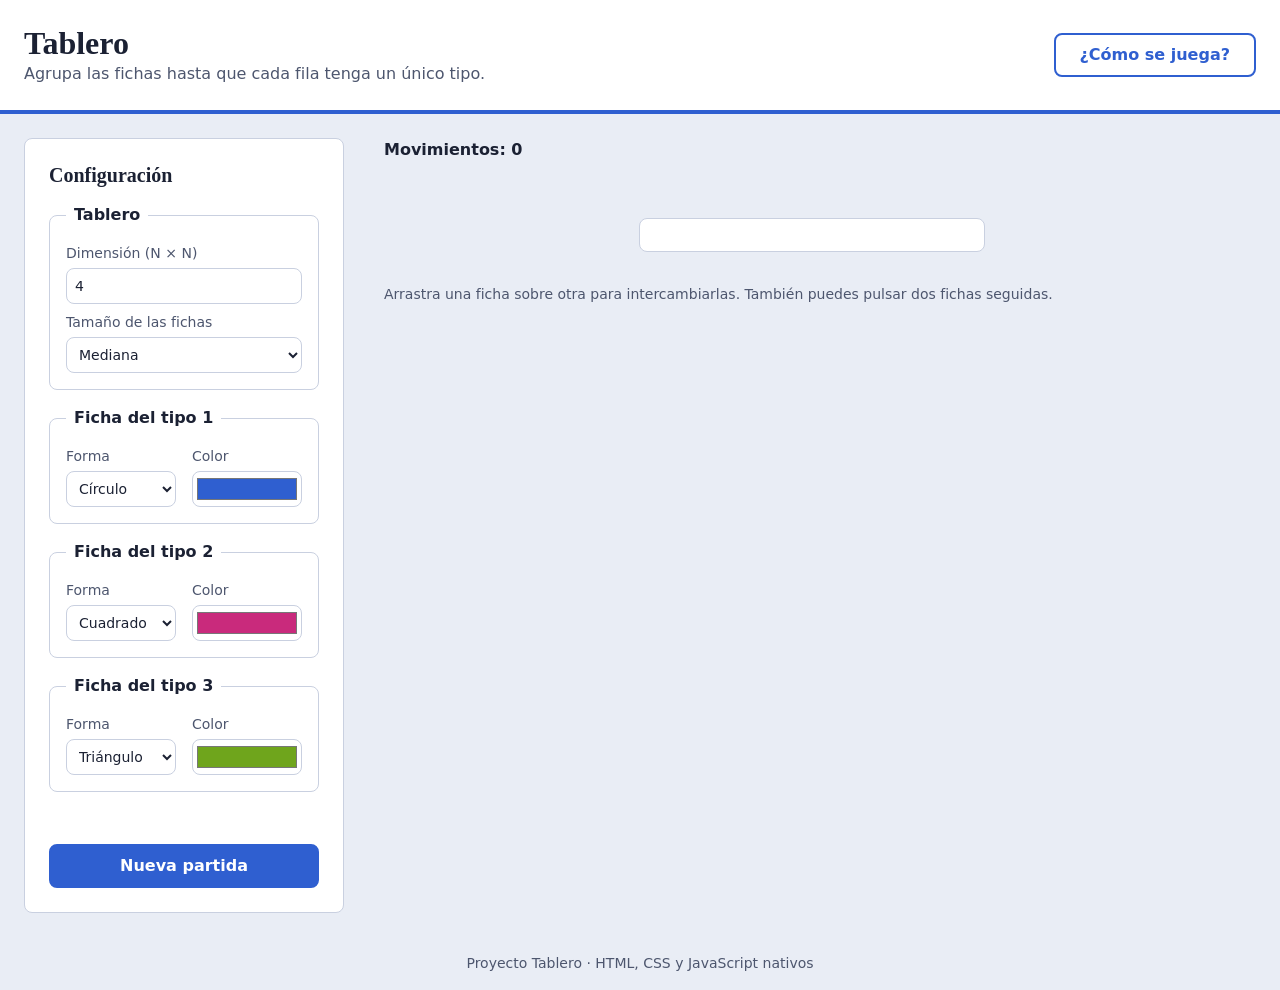
==== index.html @ 7f383f70 "no funcionan los botones; arreglar" ====
<!DOCTYPE html>
<html lang="es">
<head>
  <meta charset="UTF-8">
  <meta name="viewport" content="width=device-width, initial-scale=1.0">
  <title>Tablero · Juego de fichas</title>
  <link rel="stylesheet" href="css/base.css">
  <link rel="stylesheet" href="css/layout.css">
  <link rel="stylesheet" href="css/components.css">
  <script type="module" src="js/main.js"></script>
</head>
<body>
  <header class="cabecera">
    <div>
      <h1>Tablero</h1>
      <p class="cabecera__lema">Agrupa las fichas hasta que cada fila tenga un único tipo.</p>
    </div>
    <button type="button" class="boton boton--secundario" data-accion="ayuda">¿Cómo se juega?</button>
  </header>

  <main class="juego">
    <aside class="panel" aria-labelledby="titulo-config">
      <h2 id="titulo-config">Configuración</h2>

      <form class="formulario" data-formulario="config" novalidate>
        <fieldset class="formulario__grupo">
          <legend>Tablero</legend>
          <label class="campo">
            <span>Dimensión (N × N)</span>
            <input type="number" name="dimension" min="3" max="10" value="4" inputmode="numeric">
          </label>
          <label class="campo">
            <span>Tamaño de las fichas</span>
            <select name="tamano">
              <option value="pequena">Pequeña</option>
              <option value="mediana" selected>Mediana</option>
              <option value="grande">Grande</option>
            </select>
          </label>
        </fieldset>

        <fieldset class="formulario__grupo">
          <legend>Ficha del tipo 1</legend>
          <div class="campo-doble">
            <label class="campo">
              <span>Forma</span>
              <select name="forma-0" data-tipo="0">
                <option value="circulo" selected>Círculo</option>
                <option value="cuadrado">Cuadrado</option>
                <option value="triangulo">Triángulo</option>
                <option value="rombo">Rombo</option>
                <option value="hexagono">Hexágono</option>
                <option value="estrella">Estrella</option>
              </select>
            </label>
            <label class="campo">
              <span>Color</span>
              <input type="color" name="color-0" value="#2f5fd0">
            </label>
          </div>
        </fieldset>

        <fieldset class="formulario__grupo">
          <legend>Ficha del tipo 2</legend>
          <div class="campo-doble">
            <label class="campo">
              <span>Forma</span>
              <select name="forma-1" data-tipo="1">
                <option value="circulo">Círculo</option>
                <option value="cuadrado" selected>Cuadrado</option>
                <option value="triangulo">Triángulo</option>
                <option value="rombo">Rombo</option>
                <option value="hexagono">Hexágono</option>
                <option value="estrella">Estrella</option>
              </select>
            </label>
            <label class="campo">
              <span>Color</span>
              <input type="color" name="color-1" value="#c92a7c">
            </label>
          </div>
        </fieldset>

        <fieldset class="formulario__grupo">
          <legend>Ficha del tipo 3</legend>
          <div class="campo-doble">
            <label class="campo">
              <span>Forma</span>
              <select name="forma-2" data-tipo="2">
                <option value="circulo">Círculo</option>
                <option value="cuadrado">Cuadrado</option>
                <option value="triangulo" selected>Triángulo</option>
                <option value="rombo">Rombo</option>
                <option value="hexagono">Hexágono</option>
                <option value="estrella">Estrella</option>
              </select>
            </label>
            <label class="campo">
              <span>Color</span>
              <input type="color" name="color-2" value="#6fa51c">
            </label>
          </div>
        </fieldset>

        <p class="formulario__error" data-error role="alert"></p>
        <button type="button" class="boton" data-accion="nueva">Nueva partida</button>
      </form>
    </aside>

    <section class="zona-tablero" aria-labelledby="titulo-tablero">
      <h2 id="titulo-tablero" class="visualmente-oculto">Tablero de juego</h2>
      <div class="marcador">
        <p>Movimientos: <output data-marcador="movimientos">0</output></p>
        <p class="marcador__mensaje" data-mensaje role="status"></p>
      </div>
      <div class="zona-tablero__scroll">
        <div class="tablero" data-tablero></div>
      </div>
      <p class="zona-tablero__pista">Arrastra una ficha sobre otra para intercambiarlas. También puedes pulsar dos fichas seguidas.</p>
    </section>
  </main>

  <footer class="pie">
    <p>Proyecto Tablero · HTML, CSS y JavaScript nativos</p>
  </footer>

  <dialog class="dialogo" data-dialogo="ayuda" aria-labelledby="titulo-ayuda">
    <h2 id="titulo-ayuda">Mecánica del juego</h2>
    <dl class="dialogo__lista">
      <dt>Comienzo</dt>
      <dd>El tablero se reparte al azar con fichas elegidas para que el juego siempre tenga solución.</dd>
      <dt>Movimiento</dt>
      <dd>Intercambia las fichas de dos celdas arrastrando una sobre otra.</dd>
      <dt>Fin</dt>
      <dd>La partida termina cuando cada fila contiene fichas del mismo tipo.</dd>
      <dt>Cambios de configuración</dt>
      <dd>Si cambias la dimensión, el tamaño o el aspecto de las fichas, empieza una partida nueva.</dd>
    </dl>
    <form method="dialog">
      <button class="boton">Entendido</button>
    </form>
  </dialog>
</body>
</html>
---- css/base.css ----
/* ==========================================================
   BASE: reinicio + sistema de diseño (cromático, tipográfico, espacial)
   ========================================================== */

/* DISEÑO CROMÁTICO — esquema triádico.
   Tres tonos equidistantes (azul 220°, magenta 330°, verde 90°) que son
   también los colores por defecto de las tres fichas. Los neutros son un
   gris azulado frío para que los tres tonos destaquen por igual. */
:root {
  --color-primario: #2f5fd0;
  --color-secundario: #c92a7c;
  --color-terciario: #6fa51c;

  --fondo: #e9edf5;
  --superficie: #ffffff;
  --superficie-suave: #f3f5fa;
  --borde: #c9d0e0;
  --texto: #1b2133;
  --texto-suave: #4d566e;

  /* DISEÑO TIPOGRÁFICO — dos fuentes contrastadas:
     serif (títulos, carácter) frente a sans del sistema (interfaz, legibilidad).
     Escala modular de razón ~1.25. */
  --fuente-titulo: Georgia, "Times New Roman", serif;
  --fuente-texto: system-ui, -apple-system, "Segoe UI", Roboto, sans-serif;
  --texto-s: 0.875rem;
  --texto-m: 1rem;
  --texto-l: 1.25rem;
  --texto-xl: 2rem;

  /* DISEÑO ESPACIAL — rem como unidad base y escala de múltiplos de 0.25rem.
     Gestalt: proximidad (campos relacionados juntos, grupos separados)
     y cierre (cada grupo en su fieldset con borde). */
  --esp-1: 0.25rem;
  --esp-2: 0.5rem;
  --esp-3: 1rem;
  --esp-4: 1.5rem;
  --esp-5: 2.5rem;
  --radio: 0.5rem;
}

*, *::before, *::after { box-sizing: border-box; }

body {
  margin: 0;
  background: var(--fondo);
  color: var(--texto);
  font-family: var(--fuente-texto);
  font-size: var(--texto-m);
  line-height: 1.5;
}

h1, h2 {
  margin: 0;
  font-family: var(--fuente-titulo);
  font-weight: 700;
  line-height: 1.2;
}
h1 { font-size: var(--texto-xl); }
h2 { font-size: var(--texto-l); }

p { margin: 0; }

.visualmente-oculto {
  position: absolute;
  width: 1px;
  height: 1px;
  overflow: hidden;
  clip-path: inset(50%);
  white-space: nowrap;
}

:focus-visible {
  outline: 3px solid var(--color-primario);
  outline-offset: 2px;
}
---- css/layout.css ----
/* ==========================================================
   LAYOUT: composición de la página
   - Página: Grid unidimensional (cabecera / contenido / pie)
   - Cabecera: Flexbox
   - Zona de juego: Grid bidimensional (panel + tablero)
   ========================================================== */

body {
  display: grid;
  grid-template-rows: auto 1fr auto;
  min-height: 100vh;
}

.cabecera {
  display: flex;
  flex-wrap: wrap;
  align-items: center;
  justify-content: space-between;
  gap: var(--esp-3);
  padding: var(--esp-4);
  background: var(--superficie);
  border-bottom: 4px solid var(--color-primario);
}

.cabecera__lema {
  color: var(--texto-suave);
}

.juego {
  display: grid;
  grid-template-columns: minmax(16rem, 20rem) 1fr;
  gap: var(--esp-4);
  align-items: start;
  padding: var(--esp-4);
}

.panel {
  display: flex;
  flex-direction: column;
  gap: var(--esp-3);
  padding: var(--esp-4);
  background: var(--superficie);
  border-radius: var(--radio);
  border: 1px solid var(--borde);
}

.zona-tablero {
  display: flex;
  flex-direction: column;
  gap: var(--esp-3);
  min-width: 0; /* permite que el scroll interno funcione dentro del grid */
}

.zona-tablero__scroll {
  overflow: auto;
  padding: var(--esp-5) var(--esp-3) var(--esp-3);
}

.pie {
  padding: var(--esp-3) var(--esp-4);
  color: var(--texto-suave);
  font-size: var(--texto-s);
  text-align: center;
}

@media (max-width: 48rem) {
  .juego { grid-template-columns: 1fr; }
}
---- css/components.css ----
/* ==========================================================
   COMPONENTES: botones, formulario, marcador, tablero, fichas, diálogo
   Selectores de una sola clase (BEM) o atributos data-* para
   mantener especificidad baja y predecible.
   ========================================================== */

/* ---------- Botones ---------- */
.boton {
  padding: var(--esp-2) var(--esp-4);
  border: 2px solid var(--color-primario);
  border-radius: var(--radio);
  background: var(--color-primario);
  color: #fff;
  font: inherit;
  font-weight: 600;
  cursor: pointer;
}
.boton:hover { background: #244ba8; border-color: #244ba8; }
.boton--secundario { background: transparent; color: var(--color-primario); }
.boton--secundario:hover { background: var(--superficie-suave); color: #244ba8; }

/* ---------- Formulario ---------- */
.formulario {
  display: flex;
  flex-direction: column;
  gap: var(--esp-3);
}
.formulario__grupo {
  display: flex;
  flex-direction: column;
  gap: var(--esp-2);
  margin: 0;
  padding: var(--esp-3);
  border: 1px solid var(--borde);
  border-radius: var(--radio);
}
.formulario__grupo legend {
  padding-inline: var(--esp-2);
  font-weight: 600;
}
.formulario__error {
  color: var(--color-secundario);
  font-size: var(--texto-s);
  min-height: 1.25rem;
}

.campo {
  display: flex;
  flex-direction: column;
  gap: var(--esp-1);
  flex: 1;
  font-size: var(--texto-s);
  color: var(--texto-suave);
}
.campo-doble { display: flex; gap: var(--esp-3); }

.campo input,
.campo select {
  width: 100%;
  min-height: 2.25rem;
  padding: var(--esp-1) var(--esp-2);
  border: 1px solid var(--borde);
  border-radius: var(--radio);
  background: var(--superficie);
  color: var(--texto);
  font: inherit;
}
.campo input[type="color"] { padding: 2px; cursor: pointer; }

/* ---------- Marcador ---------- */
.marcador {
  display: flex;
  flex-wrap: wrap;
  align-items: baseline;
  justify-content: space-between;
  gap: var(--esp-3);
  padding-inline: var(--esp-3);
  font-weight: 600;
}
.marcador__mensaje { color: #3f6310; }

.zona-tablero__pista {
  padding-inline: var(--esp-3);
  color: var(--texto-suave);
  font-size: var(--texto-s);
}

/* ---------- Tablero ----------
   --n (nº de columnas) se fija desde JS; --ficha depende de data-tamano. */
.tablero {
  --n: 4;
  --ficha: 3.5rem;
  --celda: calc(var(--ficha) + 1rem);

  display: grid;
  grid-template-columns: repeat(var(--n), var(--celda));
  gap: var(--esp-2);
  width: max-content;
  margin-inline: auto;
  padding: var(--esp-3);
  background: var(--superficie);
  border: 1px solid var(--borde);
  border-radius: var(--radio);
}
.tablero[data-tamano="pequena"] { --ficha: 2rem; }
.tablero[data-tamano="mediana"] { --ficha: 3.5rem; }
.tablero[data-tamano="grande"]  { --ficha: 5rem; }
.tablero[data-estado="completo"] { border-color: var(--color-terciario); border-width: 3px; }

/* ---------- Celda ----------
   position: relative para anclar las ayudas visuales (tooltip y marca de fila). */
.celda {
  position: relative;
  display: grid;
  place-items: center;
  aspect-ratio: 1;
  background: var(--superficie-suave);
  border-radius: var(--radio);
  outline: 3px solid transparent;
  outline-offset: -3px;
}
.celda:focus-within { outline-color: var(--color-primario); }
.celda[data-estado="seleccionada"] { outline-color: var(--color-secundario); }

/* Fila completa: marca ✓ posicionada en la esquina de cada celda */
.celda[data-fila-completa] { background: #e6f0d2; }
.celda[data-fila-completa]::before {
  content: "✓";
  position: absolute;
  top: 2px;
  right: 6px;
  color: #3f6310;
  font-size: var(--texto-s);
  font-weight: 700;
}

/* Ayuda al arrastrar: tooltip sobre la celda de destino */
.celda[data-estado="destino"] {
  outline-color: var(--color-primario);
  background: #dbe4fa;
}
.celda[data-estado="destino"]::after {
  content: "Intercambiar";
  position: absolute;
  bottom: calc(100% + var(--esp-1));
  left: 50%;
  translate: -50% 0;
  z-index: 2;
  padding: var(--esp-1) var(--esp-2);
  border-radius: var(--esp-1);
  background: var(--texto);
  color: #fff;
  font-size: var(--texto-s);
  white-space: nowrap;
  pointer-events: none;
}

/* ---------- Ficha ----------
   El color llega por la variable --color; la forma, por data-forma. */
.ficha {
  width: var(--ficha);
  height: var(--ficha);
  background: var(--color);
  cursor: grab;
  outline: none; /* el foco se muestra en la celda (:focus-within) */
}
.ficha:active { cursor: grabbing; }
.ficha[data-arrastrando] { opacity: 0.4; }
.tablero[data-estado="completo"] .ficha { cursor: default; }

.ficha[data-forma="circulo"]   { border-radius: 50%; }
.ficha[data-forma="cuadrado"]  { border-radius: 12%; }
.ficha[data-forma="triangulo"] { clip-path: polygon(50% 5%, 96% 92%, 4% 92%); }
.ficha[data-forma="rombo"]     { clip-path: polygon(50% 0, 100% 50%, 50% 100%, 0 50%); }
.ficha[data-forma="hexagono"]  { clip-path: polygon(25% 5%, 75% 5%, 100% 50%, 75% 95%, 25% 95%, 0 50%); }
.ficha[data-forma="estrella"]  {
  clip-path: polygon(50% 0%, 61% 35%, 98% 35%, 68% 57%, 79% 91%, 50% 70%, 21% 91%, 32% 57%, 2% 35%, 39% 35%);
}

/* ---------- Diálogo de ayuda ---------- */
.dialogo {
  max-width: 32rem;
  padding: var(--esp-4);
  border: 1px solid var(--borde);
  border-radius: var(--radio);
  color: var(--texto);
}
.dialogo::backdrop { background: rgb(27 33 51 / 0.55); }
.dialogo__lista { margin: var(--esp-3) 0; }
.dialogo__lista dt { margin-top: var(--esp-3); font-weight: 700; }
.dialogo__lista dd { margin: 0; color: var(--texto-suave); }

@media (prefers-reduced-motion: no-preference) {
  .ficha { transition: opacity 0.15s; }
}
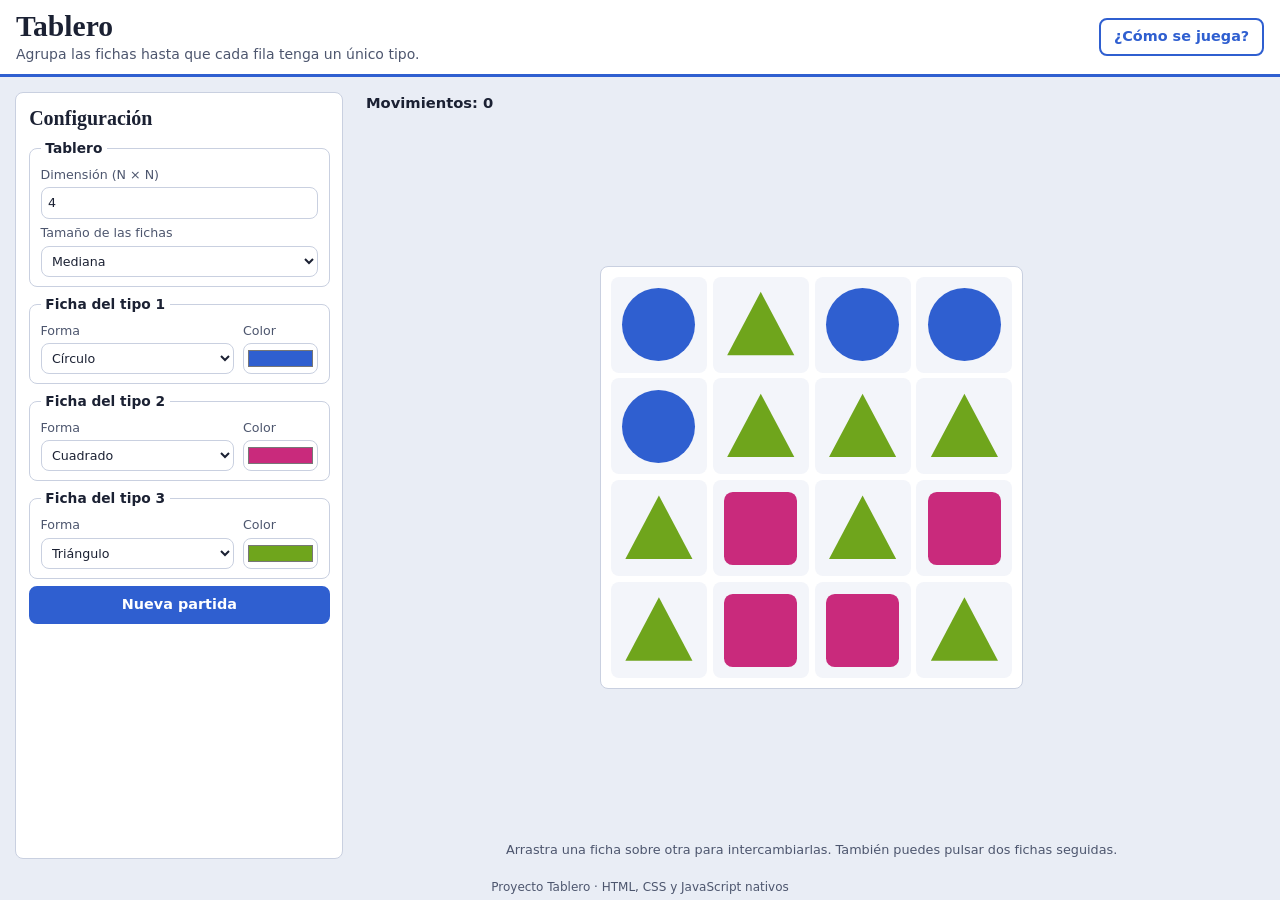
==== commit 287e2ab0: "Pagina funcionando, y con algunos cambios viasuales" ====
--- a/index.html
+++ b/index.html
@@ -7,7 +7,6 @@
   <link rel="stylesheet" href="css/base.css">
   <link rel="stylesheet" href="css/layout.css">
   <link rel="stylesheet" href="css/components.css">
-  <script type="module" src="js/main.js"></script>
 </head>
 <body>
   <header class="cabecera">
@@ -15,12 +14,23 @@
       <h1>Tablero</h1>
       <p class="cabecera__lema">Agrupa las fichas hasta que cada fila tenga un único tipo.</p>
     </div>
-    <button type="button" class="boton boton--secundario" data-accion="ayuda">¿Cómo se juega?</button>
+    <div class="cabecera__acciones">
+      <button type="button" class="boton boton--secundario cabecera__ajustes"
+              data-accion="ajustes" aria-controls="panel-ajustes" aria-expanded="false">Ajustes</button>
+      <button type="button" class="boton boton--secundario" data-accion="ayuda">¿Cómo se juega?</button>
+    </div>
   </header>
 
   <main class="juego">
-    <aside class="panel" aria-labelledby="titulo-config">
-      <h2 id="titulo-config">Configuración</h2>
+    <aside class="panel" id="panel-ajustes" data-abierto="false" data-vista="tablero" aria-labelledby="titulo-config">
+      <div class="panel__cabecera">
+        <h2 id="titulo-config">Configuración</h2>
+        <button type="button" class="boton boton--secundario panel__cerrar" data-accion="cerrar-ajustes" aria-label="Cerrar ajustes">✕</button>
+      </div>
+      <div class="panel__pestanas" role="group" aria-label="Tipo de ajustes">
+        <button type="button" class="boton" data-accion="tab-ajustes-tablero" aria-selected="true">Tablero</button>
+        <button type="button" class="boton" data-accion="tab-ajustes-fichas" aria-selected="false">Fichas</button>
+      </div>
 
       <form class="formulario" data-formulario="config" novalidate>
         <fieldset class="formulario__grupo">
@@ -113,12 +123,14 @@
         <p>Movimientos: <output data-marcador="movimientos">0</output></p>
         <p class="marcador__mensaje" data-mensaje role="status"></p>
       </div>
-      <div class="zona-tablero__scroll">
+      <div class="zona-tablero__area" data-area-tablero>
         <div class="tablero" data-tablero></div>
       </div>
       <p class="zona-tablero__pista">Arrastra una ficha sobre otra para intercambiarlas. También puedes pulsar dos fichas seguidas.</p>
     </section>
   </main>
+
+  <button type="button" class="ajustes-fondo" data-accion="cerrar-ajustes" data-abierto="false" aria-label="Cerrar panel de ajustes"></button>
 
   <footer class="pie">
     <p>Proyecto Tablero · HTML, CSS y JavaScript nativos</p>
@@ -140,5 +152,7 @@
       <button class="boton">Entendido</button>
     </form>
   </dialog>
+  <!-- Punto de entrada: main.js importa los componentes MVC como módulos. -->
+  <script type="module" src="js/main.js"></script>
 </body>
 </html>
--- a/css/layout.css
+++ b/css/layout.css
@@ -1,68 +1,158 @@
 /* ==========================================================
-   LAYOUT: composición de la página
-   - Página: Grid unidimensional (cabecera / contenido / pie)
-   - Cabecera: Flexbox
-   - Zona de juego: Grid bidimensional (panel + tablero)
+   LAYOUT: la pantalla completa es el área de juego.
+   Grid distribuye cabecera / contenido / pie y panel / tablero.
+   Flexbox organiza cabecera y controles. No hay scroll de página.
    ========================================================== */
+
+html, body { height: 100%; }
 
 body {
   display: grid;
-  grid-template-rows: auto 1fr auto;
-  min-height: 100vh;
+  grid-template-rows: auto minmax(0, 1fr) auto;
+  height: 100vh;
+  height: 100dvh;
+  min-height: 0;
+  overflow: hidden;
 }
 
 .cabecera {
   display: flex;
-  flex-wrap: wrap;
   align-items: center;
   justify-content: space-between;
-  gap: var(--esp-3);
-  padding: var(--esp-4);
+  gap: var(--esp-2);
+  padding: 0.55rem 1rem;
   background: var(--superficie);
-  border-bottom: 4px solid var(--color-primario);
+  border-bottom: 3px solid var(--color-primario);
 }
 
-.cabecera__lema {
-  color: var(--texto-suave);
-}
+.cabecera h1 { font-size: clamp(1.4rem, 2.4vw, 1.85rem); }
+.cabecera__lema { color: var(--texto-suave); font-size: var(--texto-s); }
+.cabecera__acciones { display: flex; gap: var(--esp-2); flex-shrink: 0; }
 
 .juego {
   display: grid;
-  grid-template-columns: minmax(16rem, 20rem) 1fr;
-  gap: var(--esp-4);
-  align-items: start;
-  padding: var(--esp-4);
+  grid-template-columns: clamp(17rem, 27vw, 20.5rem) minmax(0, 1fr);
+  gap: clamp(0.5rem, 1.2vw, 1rem);
+  align-items: stretch;
+  min-height: 0;
+  min-width: 0;
+  padding: clamp(0.5rem, 1.2vw, 1rem);
+  overflow: hidden;
 }
 
 .panel {
   display: flex;
   flex-direction: column;
-  gap: var(--esp-3);
-  padding: var(--esp-4);
+  gap: 0.5rem;
+  min-height: 0;
+  min-width: 0;
+  padding: clamp(0.55rem, 1vw, 0.85rem);
   background: var(--superficie);
   border-radius: var(--radio);
   border: 1px solid var(--borde);
 }
+.panel__cabecera { display: flex; align-items: center; justify-content: space-between; }
+/* Selectores más específicos que .boton para ocultar controles móviles en PC. */
+.panel .panel__cerrar, .cabecera .cabecera__ajustes,
+.panel__pestanas, .ajustes-fondo { display: none; }
 
 .zona-tablero {
-  display: flex;
-  flex-direction: column;
-  gap: var(--esp-3);
-  min-width: 0; /* permite que el scroll interno funcione dentro del grid */
+  display: grid;
+  grid-template-rows: auto minmax(0, 1fr) auto;
+  gap: clamp(0.35rem, 1vh, 0.75rem);
+  min-height: 0;
+  min-width: 0;
+  overflow: hidden;
 }
 
-.zona-tablero__scroll {
-  overflow: auto;
-  padding: var(--esp-5) var(--esp-3) var(--esp-3);
+/* Contenedor medible: JS adapta la celda al ANCHO y al ALTO disponibles. */
+.zona-tablero__area {
+  display: grid;
+  place-items: center;
+  min-width: 0;
+  min-height: 0;
+  width: 100%;
+  height: 100%;
+  padding: 0.35rem;
+  overflow: hidden;
 }
 
 .pie {
-  padding: var(--esp-3) var(--esp-4);
+  padding: 0.3rem 0.75rem;
   color: var(--texto-suave);
-  font-size: var(--texto-s);
+  font-size: 0.75rem;
+  line-height: 1.3;
   text-align: center;
 }
 
-@media (max-width: 48rem) {
-  .juego { grid-template-columns: 1fr; }
+/* Pantallas de poca altura: densidad mayor, sin reducir controles a tamaño ilegible. */
+@media (max-height: 720px) and (min-width: 761px) {
+  .cabecera { padding-block: 0.35rem; }
+  .cabecera__lema { display: none; }
+  .juego { padding: 0.45rem; }
+  .panel { gap: 0.3rem; padding: 0.45rem; }
+  .zona-tablero__pista { font-size: 0.75rem; }
 }
+
+/* En móvil, el tablero utiliza toda la pantalla; los ajustes son un panel
+   superpuesto con pestañas para acceder a TODOS los campos sin scroll. */
+@media (max-width: 760px), (max-height: 540px) {
+  .cabecera { padding: 0.45rem 0.65rem; }
+  .cabecera__lema { display: none; }
+  .cabecera__acciones .boton { padding: 0.4rem 0.6rem; font-size: 0.82rem; }
+  .cabecera .cabecera__ajustes { display: inline-flex; align-items: center; }
+  .juego { display: block; padding: 0.45rem; }
+  .zona-tablero { height: 100%; }
+
+  .panel { display: none; }
+  .panel[data-abierto="true"] {
+    position: fixed;
+    z-index: 21;
+    top: 50%;
+    left: 50%;
+    transform: translate(-50%, -50%);
+    display: flex;
+    width: min(96vw, 29rem);
+    max-height: calc(100dvh - 1rem);
+    padding: 0.7rem;
+    gap: 0.5rem;
+    box-shadow: 0 1rem 3rem rgb(27 33 51 / 0.25);
+  }
+  .panel .panel__cerrar { display: inline-flex; }
+  .panel__pestanas { display: grid; grid-template-columns: 1fr 1fr; gap: 0.4rem; }
+  .panel__pestanas button[aria-selected="true"] {
+    background: var(--color-primario);
+    color: #fff;
+  }
+  .panel__pestanas button[aria-selected="false"] {
+    background: var(--superficie-suave);
+    color: var(--texto);
+    border-color: var(--borde);
+  }
+  .panel[data-vista="tablero"] .formulario__grupo:not(:first-child) { display: none; }
+  .panel[data-vista="fichas"] .formulario__grupo:first-child { display: none; }
+  .panel[data-vista="fichas"] .formulario {
+    display: grid;
+    grid-template-columns: repeat(3, minmax(0, 1fr));
+    align-items: start;
+  }
+  .panel[data-vista="fichas"] .formulario__grupo { padding: 0.4rem; min-width: 0; }
+  .panel[data-vista="fichas"] .formulario__grupo legend { font-size: 0.76rem; padding-inline: 0; }
+  .panel[data-vista="fichas"] .campo-doble { flex-direction: column; gap: 0.35rem; }
+  .panel[data-vista="fichas"] .formulario__error,
+  .panel[data-vista="fichas"] .formulario > .boton { grid-column: 1 / -1; }
+  .ajustes-fondo[data-abierto="true"] {
+    display: block;
+    position: fixed;
+    inset: 0;
+    z-index: 20;
+    border: 0;
+    background: rgb(27 33 51 / 0.48);
+    cursor: pointer;
+  }
+}
+
+@media (max-height: 520px) {
+  .pie, .zona-tablero__pista { display: none; }
+  .cabecera { padding-block: 0.25rem; }
+}
--- a/css/components.css
+++ b/css/components.css
@@ -1,17 +1,21 @@
 /* ==========================================================
-   COMPONENTES: botones, formulario, marcador, tablero, fichas, diálogo
-   Selectores de una sola clase (BEM) o atributos data-* para
-   mantener especificidad baja y predecible.
+   COMPONENTES: controles y tablero adaptables al espacio disponible.
+   El tablero sigue utilizando CSS Grid, Drag & Drop y ayudas position.
    ========================================================== */
 
 /* ---------- Botones ---------- */
 .boton {
-  padding: var(--esp-2) var(--esp-4);
+  display: inline-flex;
+  align-items: center;
+  justify-content: center;
+  min-height: 2.2rem;
+  padding: 0.4rem 0.8rem;
   border: 2px solid var(--color-primario);
   border-radius: var(--radio);
   background: var(--color-primario);
   color: #fff;
   font: inherit;
+  font-size: 0.9rem;
   font-weight: 600;
   cursor: pointer;
 }
@@ -19,46 +23,57 @@
 .boton--secundario { background: transparent; color: var(--color-primario); }
 .boton--secundario:hover { background: var(--superficie-suave); color: #244ba8; }
 
-/* ---------- Formulario ---------- */
+/* ---------- Formulario compacto ---------- */
 .formulario {
   display: flex;
   flex-direction: column;
-  gap: var(--esp-3);
+  gap: 0.45rem;
+  min-width: 0;
 }
 .formulario__grupo {
   display: flex;
   flex-direction: column;
-  gap: var(--esp-2);
+  gap: 0.35rem;
   margin: 0;
-  padding: var(--esp-3);
-  border: 1px solid var(--borde);
-  border-radius: var(--radio);
-}
-.formulario__grupo legend {
-  padding-inline: var(--esp-2);
-  font-weight: 600;
-}
-.formulario__error {
+  min-width: 0;
+  padding: 0.45rem 0.65rem 0.55rem;
+  border: 1px solid var(--borde);
+  border-radius: var(--radio);
+}
+.formulario__grupo legend { padding-inline: 0.3rem; font-weight: 600; font-size: 0.86rem; }
+.formulario__error:empty { display: none; }
+.formulario__error:not(:empty) {
+  position: fixed;
+  z-index: 30;
+  bottom: 2.5rem;
+  left: 50%;
+  transform: translateX(-50%);
+  width: min(90vw, 32rem);
+  padding: 0.65rem 0.9rem;
+  border: 1px solid var(--color-secundario);
+  border-radius: var(--radio);
+  box-shadow: 0 4px 18px rgb(27 33 51 / 0.15);
+  background: var(--superficie);
   color: var(--color-secundario);
   font-size: var(--texto-s);
-  min-height: 1.25rem;
-}
-
+  text-align: center;
+}
 .campo {
   display: flex;
   flex-direction: column;
-  gap: var(--esp-1);
+  gap: 0.15rem;
   flex: 1;
-  font-size: var(--texto-s);
+  min-width: 0;
+  font-size: 0.79rem;
   color: var(--texto-suave);
 }
-.campo-doble { display: flex; gap: var(--esp-3); }
-
-.campo input,
-.campo select {
+.campo-doble { display: flex; gap: 0.55rem; min-width: 0; }
+.campo-doble .campo:last-child { flex: 0 0 4.7rem; }
+.campo input, .campo select {
   width: 100%;
-  min-height: 2.25rem;
-  padding: var(--esp-1) var(--esp-2);
+  min-width: 0;
+  min-height: 1.95rem;
+  padding: 0.2rem 0.4rem;
   border: 1px solid var(--borde);
   border-radius: var(--radio);
   background: var(--superficie);
@@ -66,54 +81,61 @@
   font: inherit;
 }
 .campo input[type="color"] { padding: 2px; cursor: pointer; }
-
-/* ---------- Marcador ---------- */
+.formulario > .boton { width: 100%; }
+
+/* ---------- Marcador y pista ---------- */
 .marcador {
   display: flex;
   flex-wrap: wrap;
   align-items: baseline;
   justify-content: space-between;
-  gap: var(--esp-3);
-  padding-inline: var(--esp-3);
+  gap: 0.3rem 0.8rem;
+  padding-inline: 0.45rem;
+  font-size: 0.92rem;
   font-weight: 600;
 }
 .marcador__mensaje { color: #3f6310; }
-
 .zona-tablero__pista {
-  padding-inline: var(--esp-3);
+  padding-inline: 0.45rem;
   color: var(--texto-suave);
-  font-size: var(--texto-s);
+  font-size: 0.8rem;
+  text-align: center;
 }
 
 /* ---------- Tablero ----------
-   --n (nº de columnas) se fija desde JS; --ficha depende de data-tamano. */
+   --n: dimensión; --celda: lado calculado por la vista según el contenedor.
+   La elección de tamaño cambia la proporción de la ficha dentro de la celda,
+   no el área total del tablero. Así nunca desborda la pantalla. */
 .tablero {
   --n: 4;
-  --ficha: 3.5rem;
-  --celda: calc(var(--ficha) + 1rem);
-
+  --celda: 60px;
+  --separacion: clamp(3px, 0.65vmin, 8px);
+  --proporcion-ficha: 0.76;
+  --ficha: calc(var(--celda) * var(--proporcion-ficha));
   display: grid;
   grid-template-columns: repeat(var(--n), var(--celda));
-  gap: var(--esp-2);
+  gap: var(--separacion);
   width: max-content;
-  margin-inline: auto;
-  padding: var(--esp-3);
+  max-width: 100%;
+  height: max-content;
+  margin: auto;
+  padding: clamp(5px, 1.1vmin, 12px);
   background: var(--superficie);
   border: 1px solid var(--borde);
   border-radius: var(--radio);
 }
-.tablero[data-tamano="pequena"] { --ficha: 2rem; }
-.tablero[data-tamano="mediana"] { --ficha: 3.5rem; }
-.tablero[data-tamano="grande"]  { --ficha: 5rem; }
+.tablero[data-tamano="pequena"] { --proporcion-ficha: 0.58; }
+.tablero[data-tamano="mediana"] { --proporcion-ficha: 0.76; }
+.tablero[data-tamano="grande"] { --proporcion-ficha: 0.93; }
 .tablero[data-estado="completo"] { border-color: var(--color-terciario); border-width: 3px; }
 
-/* ---------- Celda ----------
-   position: relative para anclar las ayudas visuales (tooltip y marca de fila). */
+/* ---------- Celda y ayudas visuales posicionadas ---------- */
 .celda {
   position: relative;
   display: grid;
   place-items: center;
-  aspect-ratio: 1;
+  width: var(--celda);
+  height: var(--celda);
   background: var(--superficie-suave);
   border-radius: var(--radio);
   outline: 3px solid transparent;
@@ -121,65 +143,63 @@
 }
 .celda:focus-within { outline-color: var(--color-primario); }
 .celda[data-estado="seleccionada"] { outline-color: var(--color-secundario); }
-
-/* Fila completa: marca ✓ posicionada en la esquina de cada celda */
 .celda[data-fila-completa] { background: #e6f0d2; }
 .celda[data-fila-completa]::before {
   content: "✓";
   position: absolute;
-  top: 2px;
-  right: 6px;
+  top: 1px;
+  right: 3px;
   color: #3f6310;
-  font-size: var(--texto-s);
+  font-size: clamp(0.55rem, 1vw, 0.8rem);
   font-weight: 700;
 }
-
-/* Ayuda al arrastrar: tooltip sobre la celda de destino */
-.celda[data-estado="destino"] {
-  outline-color: var(--color-primario);
-  background: #dbe4fa;
-}
+.celda[data-estado="destino"] { outline-color: var(--color-primario); background: #dbe4fa; }
 .celda[data-estado="destino"]::after {
   content: "Intercambiar";
   position: absolute;
-  bottom: calc(100% + var(--esp-1));
+  bottom: calc(100% + 0.2rem);
   left: 50%;
   translate: -50% 0;
   z-index: 2;
-  padding: var(--esp-1) var(--esp-2);
+  padding: 0.2rem 0.4rem;
   border-radius: var(--esp-1);
   background: var(--texto);
   color: #fff;
-  font-size: var(--texto-s);
+  font-size: 0.72rem;
   white-space: nowrap;
   pointer-events: none;
 }
-
-/* ---------- Ficha ----------
-   El color llega por la variable --color; la forma, por data-forma. */
+/* En la primera fila, el aviso se sitúa hacia dentro del tablero. */
+.celda[data-fila="0"][data-estado="destino"]::after {
+  bottom: auto;
+  top: calc(100% + 0.2rem);
+}
+
+/* ---------- Fichas ---------- */
 .ficha {
   width: var(--ficha);
   height: var(--ficha);
   background: var(--color);
   cursor: grab;
-  outline: none; /* el foco se muestra en la celda (:focus-within) */
+  outline: none;
 }
 .ficha:active { cursor: grabbing; }
 .ficha[data-arrastrando] { opacity: 0.4; }
 .tablero[data-estado="completo"] .ficha { cursor: default; }
-
-.ficha[data-forma="circulo"]   { border-radius: 50%; }
-.ficha[data-forma="cuadrado"]  { border-radius: 12%; }
+.ficha[data-forma="circulo"] { border-radius: 50%; }
+.ficha[data-forma="cuadrado"] { border-radius: 12%; }
 .ficha[data-forma="triangulo"] { clip-path: polygon(50% 5%, 96% 92%, 4% 92%); }
-.ficha[data-forma="rombo"]     { clip-path: polygon(50% 0, 100% 50%, 50% 100%, 0 50%); }
-.ficha[data-forma="hexagono"]  { clip-path: polygon(25% 5%, 75% 5%, 100% 50%, 75% 95%, 25% 95%, 0 50%); }
-.ficha[data-forma="estrella"]  {
+.ficha[data-forma="rombo"] { clip-path: polygon(50% 0, 100% 50%, 50% 100%, 0 50%); }
+.ficha[data-forma="hexagono"] { clip-path: polygon(25% 5%, 75% 5%, 100% 50%, 75% 95%, 25% 95%, 0 50%); }
+.ficha[data-forma="estrella"] {
   clip-path: polygon(50% 0%, 61% 35%, 98% 35%, 68% 57%, 79% 91%, 50% 70%, 21% 91%, 32% 57%, 2% 35%, 39% 35%);
 }
 
 /* ---------- Diálogo de ayuda ---------- */
 .dialogo {
-  max-width: 32rem;
+  max-width: min(32rem, 94vw);
+  max-height: 92dvh;
+  overflow: auto;
   padding: var(--esp-4);
   border: 1px solid var(--borde);
   border-radius: var(--radio);
@@ -190,6 +210,17 @@
 .dialogo__lista dt { margin-top: var(--esp-3); font-weight: 700; }
 .dialogo__lista dd { margin: 0; color: var(--texto-suave); }
 
+@media (max-height: 720px) and (min-width: 761px) {
+  .formulario { gap: 0.25rem; }
+  .formulario__grupo { padding-block: 0.25rem; gap: 0.15rem; }
+  .campo input, .campo select { min-height: 1.7rem; }
+  .boton { min-height: 1.8rem; padding-block: 0.2rem; }
+}
+@media (max-width: 760px), (max-height: 540px) {
+  .panel[data-vista="fichas"] .campo-doble .campo:last-child { flex: 1; }
+  .panel__pestanas .boton { min-height: 2rem; }
+  .panel__cerrar { padding: 0.15rem 0.55rem; }
+}
 @media (prefers-reduced-motion: no-preference) {
   .ficha { transition: opacity 0.15s; }
 }
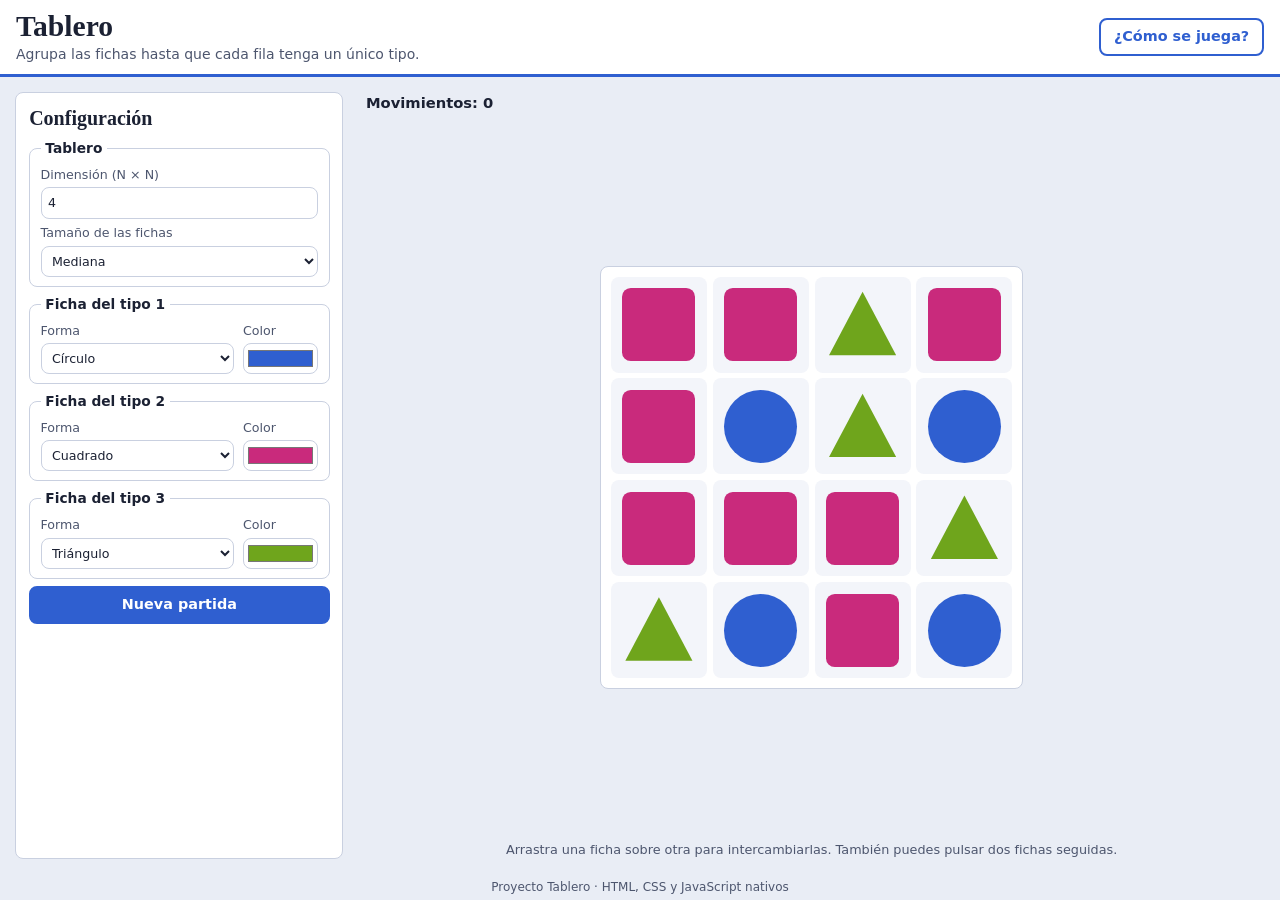
==== commit 2c78d7db: "panel ajustes con data" ====
--- a/index.html
+++ b/index.html
@@ -22,7 +22,7 @@
   </header>
 
   <main class="juego">
-    <aside class="panel" id="panel-ajustes" data-abierto="false" data-vista="tablero" aria-labelledby="titulo-config">
+    <aside class="panel" id="panel-ajustes" data-panel="ajustes" data-abierto="false" data-vista="tablero" aria-labelledby="titulo-config">
       <div class="panel__cabecera">
         <h2 id="titulo-config">Configuración</h2>
         <button type="button" class="boton boton--secundario panel__cerrar" data-accion="cerrar-ajustes" aria-label="Cerrar ajustes">✕</button>
@@ -130,7 +130,7 @@
     </section>
   </main>
 
-  <button type="button" class="ajustes-fondo" data-accion="cerrar-ajustes" data-abierto="false" aria-label="Cerrar panel de ajustes"></button>
+  <button type="button" class="ajustes-fondo" data-accion="cerrar-ajustes" data-fondo-ajustes data-abierto="false" aria-label="Cerrar panel de ajustes"></button>
 
   <footer class="pie">
     <p>Proyecto Tablero · HTML, CSS y JavaScript nativos</p>
@@ -152,7 +152,12 @@
       <button class="boton">Entendido</button>
     </form>
   </dialog>
-  <!-- Punto de entrada: main.js importa los componentes MVC como módulos. -->
-  <script type="module" src="js/main.js"></script>
+  <!-- Scripts clásicos en orden MVC: modelo, vista, controlador y arranque.
+       Así la página funciona también abriendo index.html con doble clic. -->
+  <script src="js/model/Configuracion.js"></script>
+  <script src="js/model/Tablero.js"></script>
+  <script src="js/view/TableroView.js"></script>
+  <script src="js/controller/JuegoController.js"></script>
+  <script src="js/main.js"></script>
 </body>
 </html>
